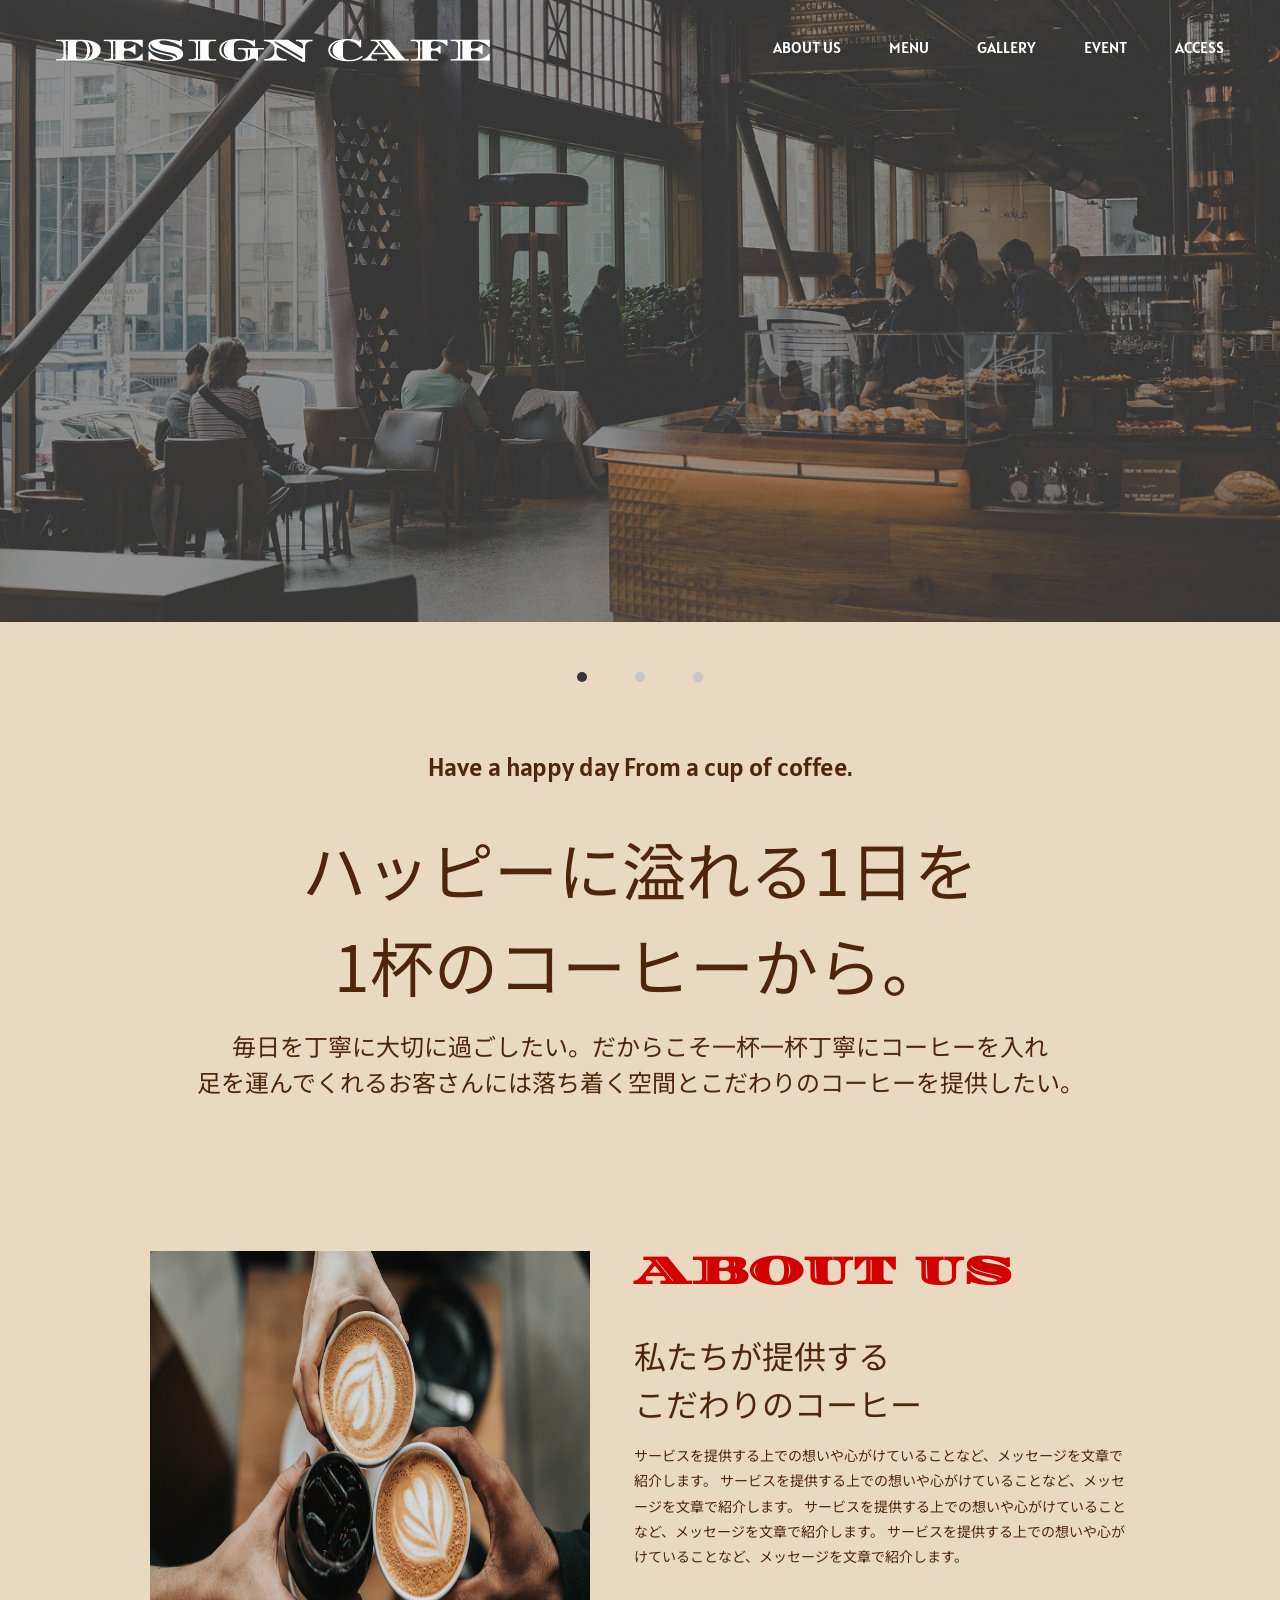
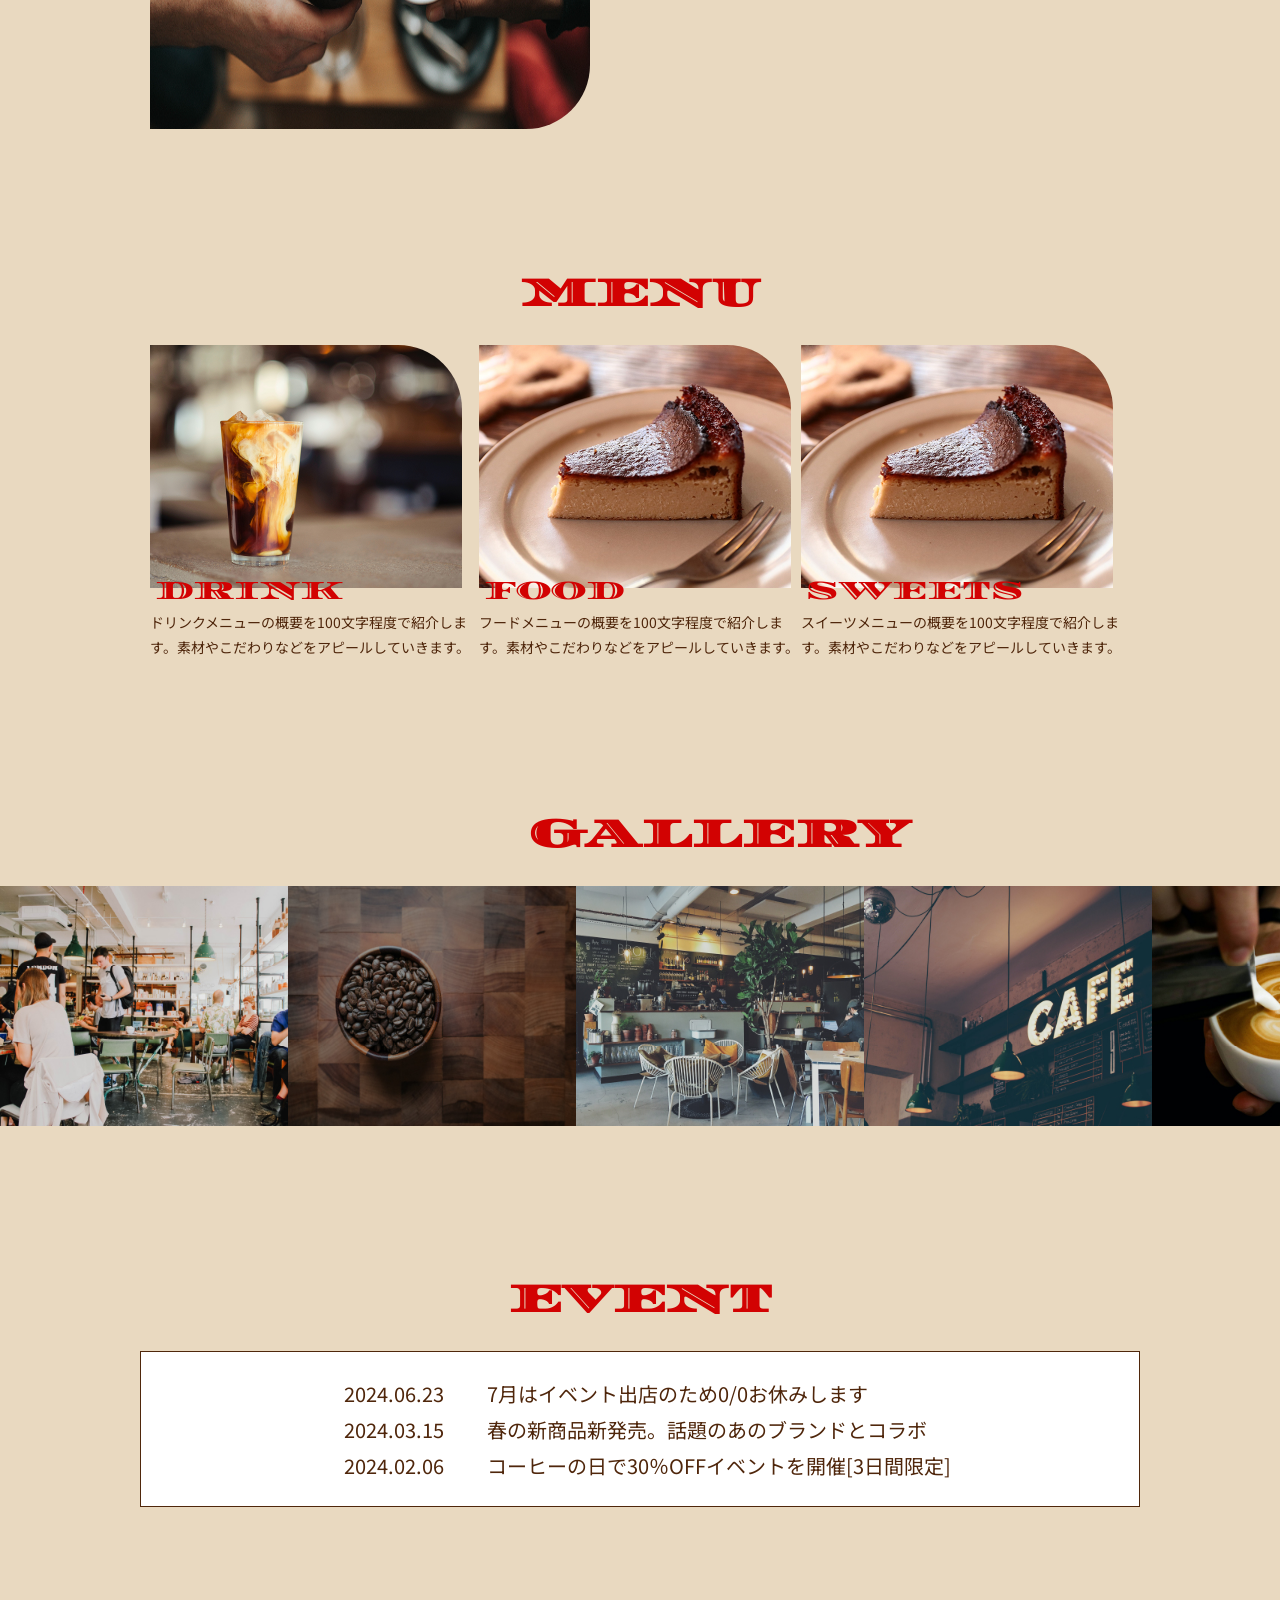
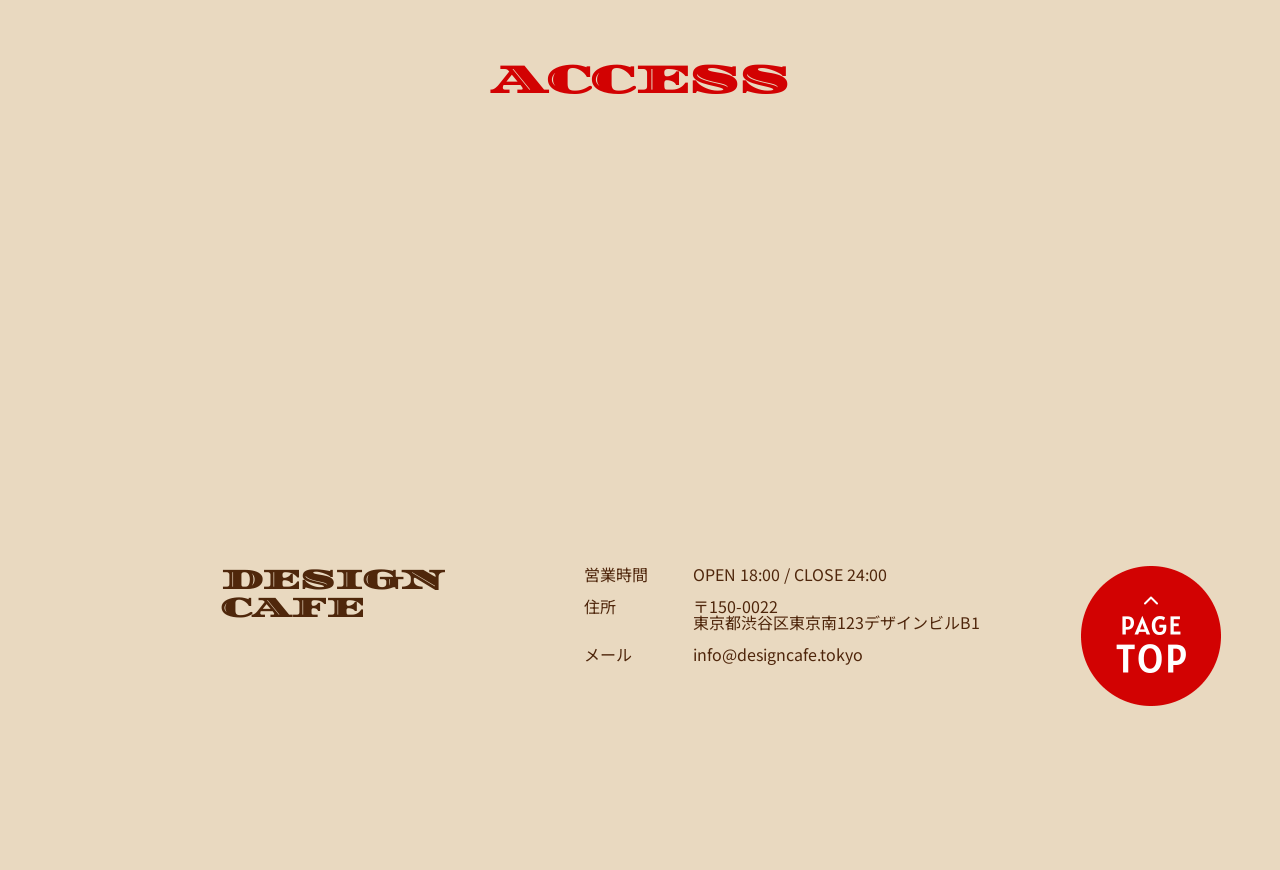
==== DESIGN-CAFE/index.html @ b37034c3 "課題4" ====
<!DOCTYPE html>
<html lang="jp">
<head>
    <meta charset="UTF-8">
    <meta name="viewport" content="width=device-width, initial-scale=1.0">
    <title>デザインカフェ</title>
     <link rel="preconnect" href="https://fonts.googleapis.com">
     <link rel="preconnect" href="https://fonts.gstatic.com" crossorigin>
     <link href="https://fonts.googleapis.com/css2?family=Alatsi&family=Diplomata+SC&family=Noto+Sans+JP:wght@100..900&display=swap" rel="stylesheet">  
     <link rel="stylesheet" href="./css/reset.css" />
     <link rel="stylesheet" href="./css/style.css" />
     
    

</head>
<body>
    <header id="header">
     <h1 class="logo">
        <a href="./index.html">
            <img src="./images/design_cafe_logo_header@2x.png" art="デザインカフェ"/>
        </a>
     </h1>
     <nav class="header_nav">
        <ul>
            <li><a href="#about_us">ABOUT US</a></li>
            <li><a href="#menu">MENU</a></li>
            <li><a href="#gallery">GALLERY</a></li>
            <li><a href="#event">EVENT</a></li>
            <li><a href="#map">ACCESS</a></li>
        </ul>

     </nav>
    </header>
    
    <div class="main-visual">
        <img src="./images/pc_first-100.jpg" alt="カフェ店内の様子"/>
    </div>

    <div class="circle">
        <div class="circle1"></div>
        <div class="circle2"></div>
        <div class="circle2"></div>
    </div>
    <div class="happy">
        <p class="happy-sub">Have a happy day From a cup of coffee.</p>
        <h2 class="happy-tytle">ハッピーに溢れる1日を<br>1杯のコーヒーから。</h2>
        <p class="happy-sub2">毎日を丁寧に大切に過ごしたい。だからこそ一杯一杯丁寧にコーヒーを入れ<br>
        足を運んでくれるお客さんには落ち着く空間とこだわりのコーヒーを提供したい。</p>
    
    </div>

    <div class="about_us" id="about_us">
        <section class="about_us_1">
    <img src="./images/about_us@2x-100.jpg" art="コーヒー3つ"/>
        </section>
        <section class="about_us_2">
        <h3 class="sub-tytle">ABOUT US</h3>
        <p class="coffee">
        私たちが提供する
        <br>こだわりのコーヒー</p>
        <p class="coffee2">
        サービスを提供する上での想いや心がけていることなど、メッセージを文章で紹介します。
        サービスを提供する上での想いや心がけていることなど、メッセージを文章で紹介します。
        サービスを提供する上での想いや心がけていることなど、メッセージを文章で紹介します。
        サービスを提供する上での想いや心がけていることなど、メッセージを文章で紹介します。
        </p>
        </section>
    </div>
    
   <div class="menu" id="menu">
   <section class="menu1">     
   <h3 class="sub-tytle">MENU</h3>
   </section>

   <section class="menu2">
   <ul class="menu0">
        <li>
          <img src="./images/drink_sp@2x-100.jpg" art="カフェオレ">
          <p class="menu-1">DRINK</p>
          <p class="menu-2">ドリンクメニューの概要を100文字程度で紹介します。素材やこだわりなどをアピールしていきます。</p>
        </li>
        <li>
          <img src="./images/cake_sp@2x-100.jpg" art="チーズケーキ">
          <p class="menu-1">FOOD</p>
          <p class="menu-2">フードメニューの概要を100文字程度で紹介します。素材やこだわりなどをアピールしていきます。</p>
        </li>
        <li>
          <img src="./images/cake_sp@2x-100.jpg" art="チーズケーキ2">
          <p class="menu-1">SWEETS</p>
          <p class="menu-2">スイーツメニューの概要を100文字程度で紹介します。素材やこだわりなどをアピールしていきます。</p>
        </li>
    </ul>
    </section>
   </div>

   <div class="gallery" id="gallery">
    <section class="gallery1">
   <h3 class="sub-tytle">GALLERY</h3>
    </section>
    <ul class="gallery2">
        <li>
            <img src="./images/pc_gallary_01-100.jpg" art=”ギャラリー1”>
        </li>
        <li>
            <img src="./images/pc_gallary_02-100.jpg" art="ギャラリー2">
        </li>
        <li>
            <img src="./images/pc_gallary_03-100.jpg" art="ギャラリー3">
        </li>
        <li>
            <img src="./images/pc_gallary_04-100.jpg" art="ギャラリー4">
        </li>
        <li>
            <img src="./images/pc_gallary_05-100.jpg" art="ギャラリー5">
        </li>
    </ul>
   </div>

   <div class="event" id="event">
    <section class="event1">
    <h3 class="sub-tytle">EVENT</h3>
    </section>
    <section class="event2">
        <ul>
           <li>
            <p class="event3">2024.06.23</p>
            <p class="event4">7月はイベント出店のため0/0お休みします</p>
           </li> 
         <li>
            <p class="event3">2024.03.15</p>
            <p class="event4">春の新商品新発売。話題のあのブランドとコラボ</p>
        </li>
         <li>
            <p class="event3">2024.02.06</p>
            <p class="event4">コーヒーの日で30％OFFイベントを開催[3日間限定]</p>
         </li>
        </section>
    </div>
    
    <div class="map" id="map">
    <h3 class="sub-tytle">ACCESS</h3>
    <iframe src="https://www.google.com/maps/embed?pb=!1m14!1m8!1m3!1d3240.8330579092326!2d139.764516!3d35.6811124!3m2!1i1024!2i768!4f13.1!3m3!1m2!1s0x60188bfbd89f700b%3A0x277c49ba34ed38!2z5p2x5Lqs6aeF!5e0!3m2!1sja!2sjp!4v1778167316527!5m2!1sja!2sjp" width="600" height="450" style="border:0;" allowfullscreen="" loading="lazy" referrerpolicy="no-referrer-when-downgrade"></iframe>
    </div>

    <div class="footer">
        <section class="footer1">
        <h4 footer-tytle>DESIGN CAFE</h4>
        </section>
        <section class="fotter2">
        <dl>
            <dt>営業時間</dt>
            <dd>OPEN 18:00 / CLOSE 24:00</dd>
        </dl>
         <dl>
            <dt>住所</dt>
            <dd>〒150-0022<br>東京都渋谷区東京南123デザインビルB1</dd>
        </dl>
         <dl>
            <dt>メール</dt>
            <dd>info@designcafe.tokyo</dd>
        </dl>
        </section>
        <section class="fotter3">
            <a href="#header">
            <img src="./images/to_top@2x.png" art="赤丸">
            </a>
        </section>
        
    </div>
</body>
</html>
---- DESIGN-CAFE/css/style.css ----
@charset "utf-8";

body{
     font-family: "Noto Sans JP", sans-serif;
     background-color: #e9d9c0;
}

#header{
    display: flex;
    justify-content: space-between;
    align-items: center;
    padding-top: 30px;
    padding-left: 4.4%;
    padding-right: 4.4%;
    position: absolute;
    width: 100%;
    top: 0;
    left: 0;
}

.header_nav ul{
    display: flex;
    gap: 48px;
}

.header_nav a{
    color: #ffffff;
    font-family: "alatsi", sans-serif;
}
.logo{
    width: 434px;
}
.circle{
    width: 126px;
    height: 10px;
    display: flex;
    margin: 50px auto 72px;
    justify-content: space-between;
}
.circle1{
    width: 10px;
    height: 10px;
    background-color: #363636;
    border-radius: 50%
}
.circle2{
    width: 10px;
    height: 10px;
    background-color: #C6C6C6;
    border-radius: 50%
}
.happy{
    width: 887px;
    height: 353px;
    margin: auto;
    margin-bottom: 144px;
    text-align: center;
    color: #4f270b
}

.happy-tytle{
    font-size: 64px;
    margin-bottom: 16px;
    font-weight: normal;
    line-height: 1.5;
}
.happy-sub{
    font-size: 26px;
    font-family: "alatsi", sans-serif;
    margin-bottom: 40px;
    font-weight: normal;
}

.happy-sub2{
    font-size: 24px;
    line-height: 1.5;
}

.about_us{
    display: flex;
    width: 1000px;
    height: 478px;
    padding: 0 10px;
    margin: auto;
}

.about_us img{
    height: auto;
    width: 440px;
    height: 478px;
    border-bottom-right-radius: 64px;
}

.about_us_2{
    margin-left: 44px;
    width: 520px;
    height: 354px;
}
.sub-tytle{
    font-family: "Diplomata SC", serif;
    font-size: 40px;
    color: #D20202;
}
.coffee{
    margin-top: 40px;
    margin-bottom: 16px;
    font-size: 32px;
    line-height: 1.5;
    font-weight: normal;
}

.coffee2{
    font-size: 14px;
    line-height: 1.8;
}

.menu{
    width: 1000px;
    height: 397px;
    margin: 144px auto 0;
    padding: 0 10px;
}
.menu1{
    text-align: center;
}
.menu img{
    width: 312px;
    height: 243px;
    border-top-right-radius: 64px;
}

.menu0{
    display: flex;
    justify-content: space-between;
    margin-top: 32px;
}
.menu-1{
    font-family: "Diplomata SC", serif;
    font-size: 26px;
    color: #D20202;
    margin-top: -10px;
    margin-left: 5px;
}
.menu-2{
    margin-top: 6px;
    font-size: 14px;
    line-height: 1.8;
}

.gallery{
    width: 1440px;
    height: 321px;
    margin-top: 144px;
}
.gallery1{
    text-align: center;
}
.gallery img{
    width: 288px;
    height: 240px;
}
.gallery2{
    display: flex;
    justify-content: space-between;
    margin-top: 32px;
}

.event{
    width: 1000px;
    height: 237px;
    margin: 144px auto 0;
  
}
.event1{
    text-align: center;
}

.event2{
    width: 1000px;
    height: 156px;
    background-color: #ffffff;
    border: #4F270B solid 1px;
    margin-top: 32px;
    padding: 32px 185px 32px 185px;
}
.event2 ul{
    text-align: center;
    font-size: 20px;
    color: #4F270B;
}

.event li{
    display: flex;
    padding-bottom: 16px;
}
.event3{
    width: 136px;
    height: 20px;
    margin-right: 25px;
}
.event4{
    font-weight: normal;
    text-align: left;
}

.map{
    margin-top :144px;
    text-align: center;
}
.map iframe{
    margin-top: 32px;
    width: 1440px;
    height: 353px;
    filter: grayscale(100%) invert(92%) contrast(83%);
}

.footer{
    width: 1440px;
    height: 384px;
    padding: 80px 219px 60px 221px;
    display: flex;
    margin: auto;
}

.footer section h4{
    font-family: "Diplomata SC", serif;
    font-size: 28px;
    color: #4F270B;
}
.fotter2{
    width: 580px;
    height: 140px;
    margin-left: 39px;
}
.footer section dl{
    display: flex;
    font-size: 16px;
    margin-bottom :16px;
}
.footer dl dt{
    width: 15%;
}
.footer dl dd{
    width: 85%; 
    text-align: left;
}

.footer img{
    width: 140px;
    height: 140px;
}
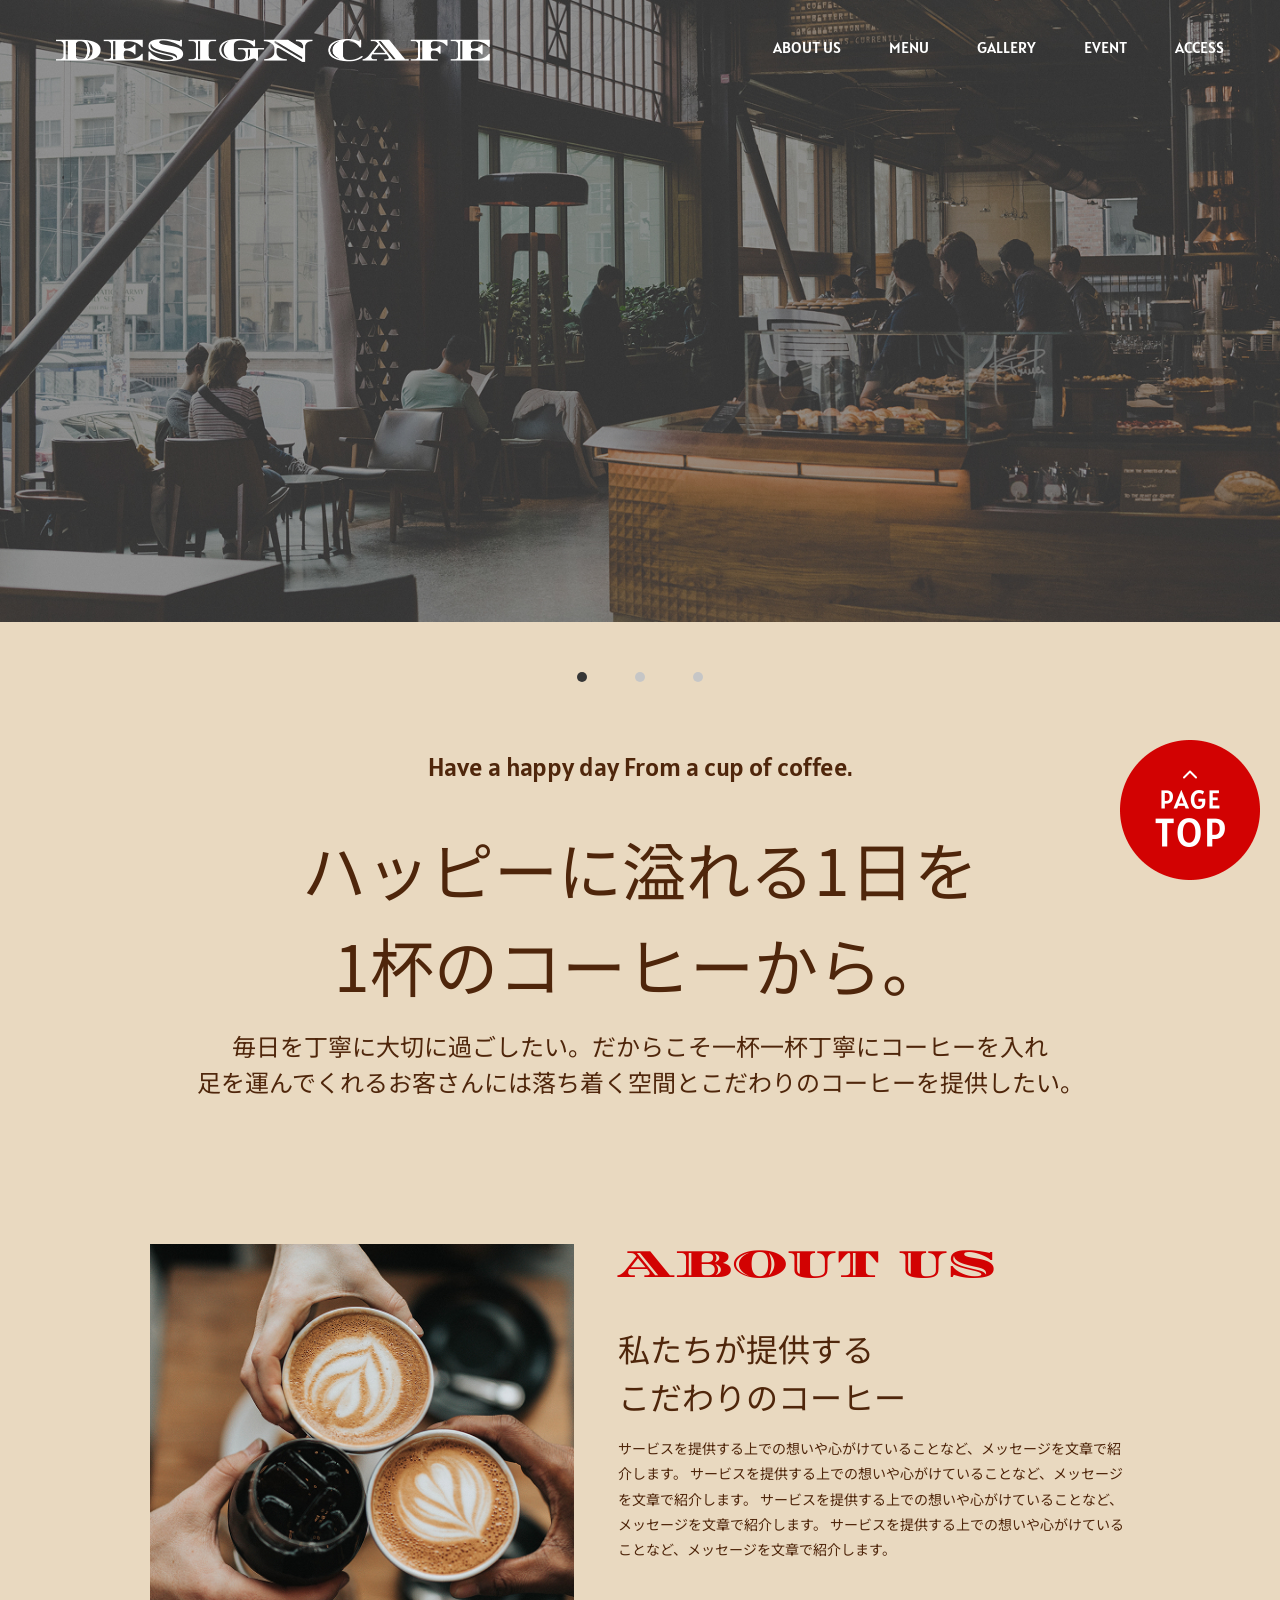
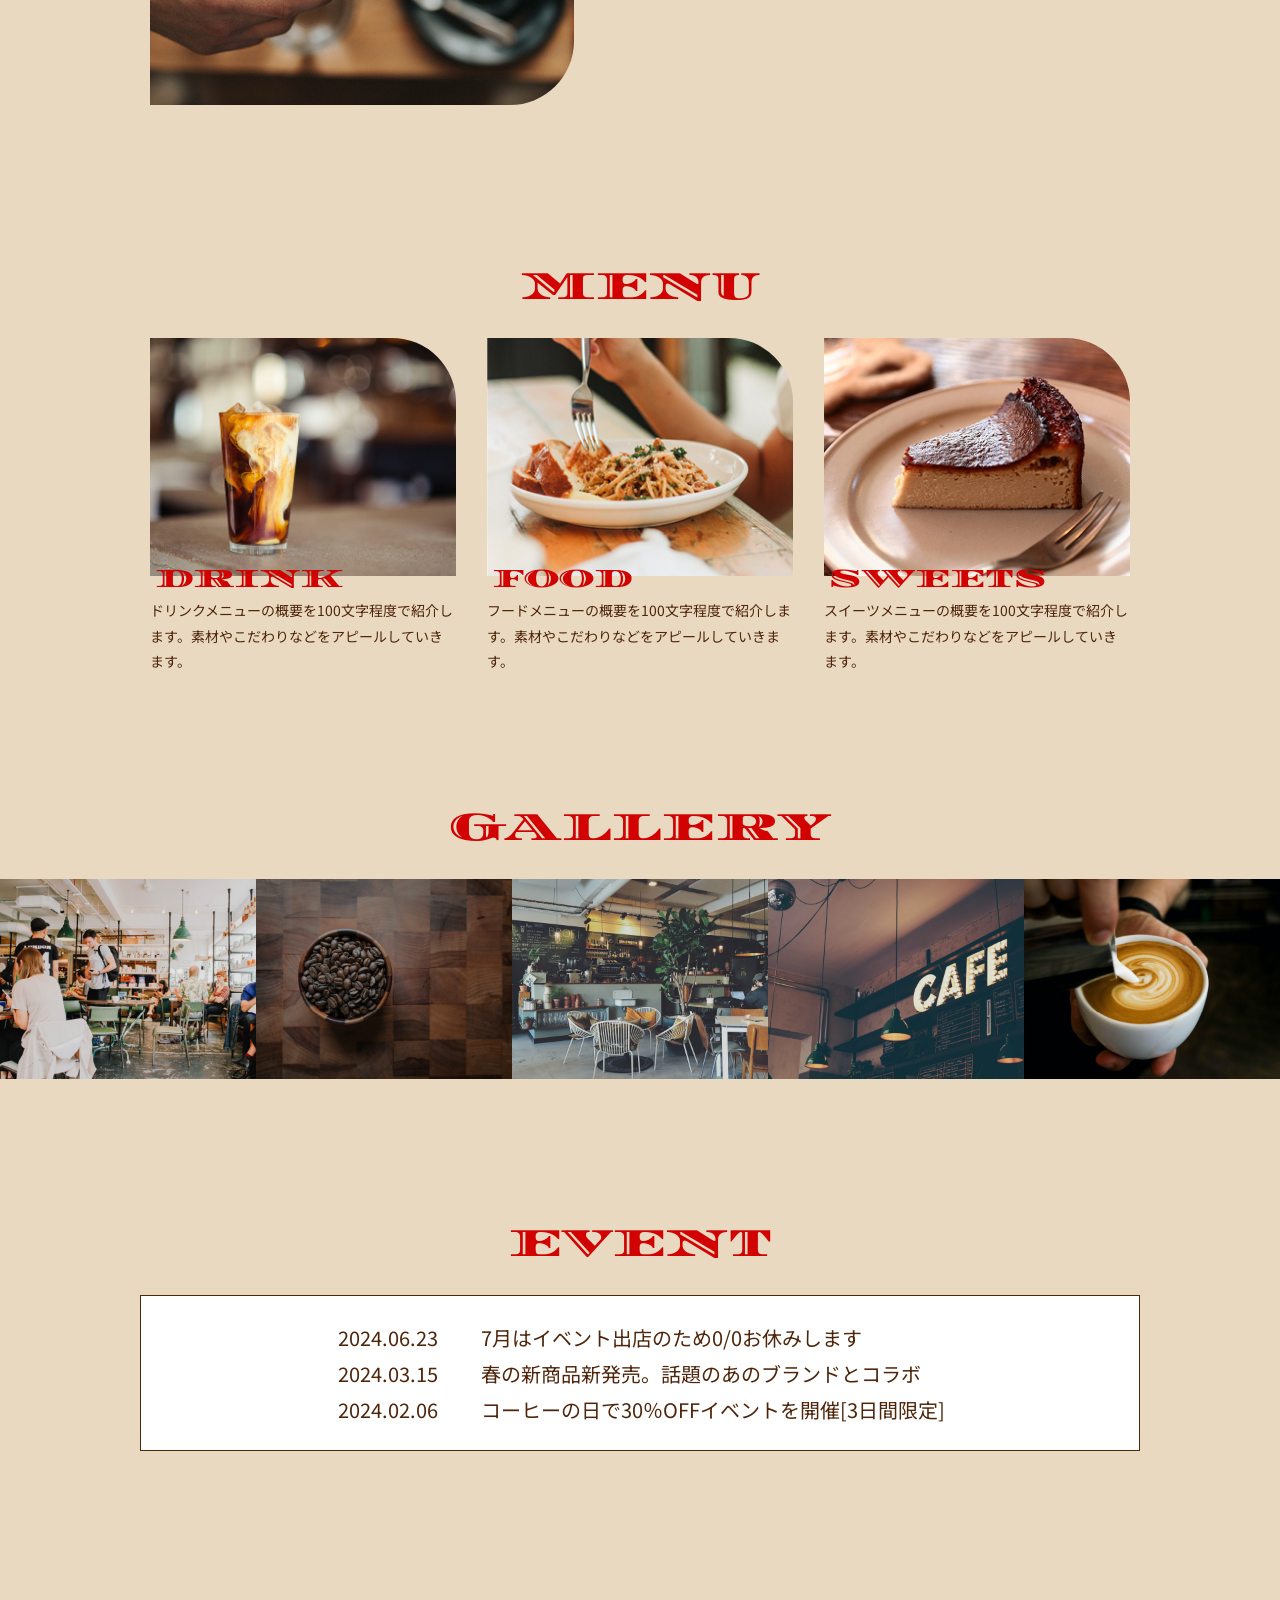
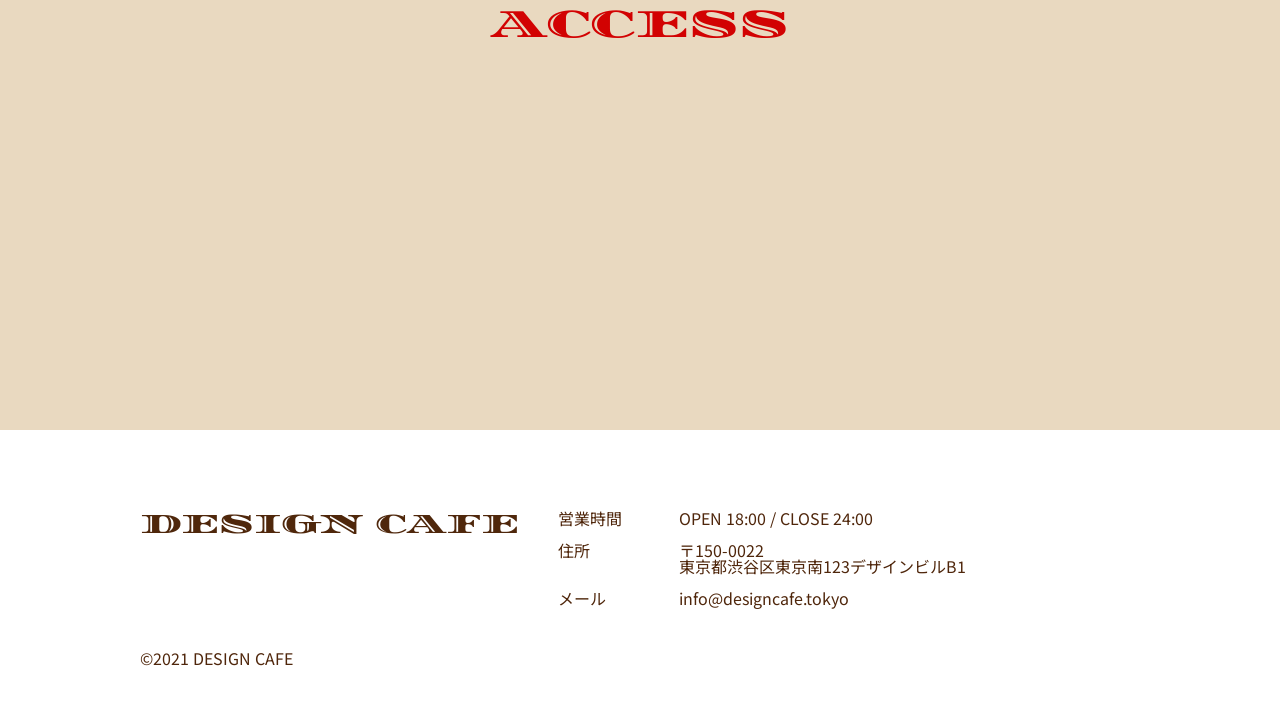
==== commit 9163c3ed: "課題4（修正後）" ====
--- a/DESIGN-CAFE/index.html
+++ b/DESIGN-CAFE/index.html
@@ -30,10 +30,26 @@
         </ul>
 
      </nav>
+     <!-- <div class="humburger">
+        <span></span>
+     </div>
+      <nav class="header-sp_nav">
+        <ul>
+            <li><a href="#about_us">ABOUT US</a></li>
+            <li><a href="#menu">MENU</a></li>
+            <li><a href="#gallery">GALLERY</a></li>
+            <li><a href="#event">EVENT</a></li>
+            <li><a href="#map">ACCESS</a></li>
+        </ul>
+
+     </nav> -->
     </header>
     
     <div class="main-visual">
+        <picture>
+        <source srcset="./images/sp_main_vs@2x-100.jpg" media="(max-width:768px)"/>
         <img src="./images/pc_first-100.jpg" alt="カフェ店内の様子"/>
+        </picture> 
     </div>
 
     <div class="circle">
@@ -49,11 +65,11 @@
     
     </div>
 
-    <div class="about_us" id="about_us">
-        <section class="about_us_1">
-    <img src="./images/about_us@2x-100.jpg" art="コーヒー3つ"/>
-        </section>
-        <section class="about_us_2">
+    <section class="about_us" id="about_us">
+        <div class="about_us_1">
+    <img src="./images/pc_about-100.jpg" art="コーヒー3つ"/>
+        </div>
+        <div class="about_us_2">
         <h3 class="sub-tytle">ABOUT US</h3>
         <p class="coffee">
         私たちが提供する
@@ -64,39 +80,39 @@
         サービスを提供する上での想いや心がけていることなど、メッセージを文章で紹介します。
         サービスを提供する上での想いや心がけていることなど、メッセージを文章で紹介します。
         </p>
-        </section>
-    </div>
-    
-   <div class="menu" id="menu">
-   <section class="menu1">     
+        </div>
+    </section>
+    
+   <section class="menu" id="menu">
+   <div class="menu1">     
    <h3 class="sub-tytle">MENU</h3>
-   </section>
-
-   <section class="menu2">
+   </div>
+
+   <div class="menu2">
    <ul class="menu0">
         <li>
-          <img src="./images/drink_sp@2x-100.jpg" art="カフェオレ">
+          <img src="./images/pc_menu_drink-100.jpg" art="カフェオレ">
           <p class="menu-1">DRINK</p>
           <p class="menu-2">ドリンクメニューの概要を100文字程度で紹介します。素材やこだわりなどをアピールしていきます。</p>
         </li>
         <li>
-          <img src="./images/cake_sp@2x-100.jpg" art="チーズケーキ">
+          <img src="./images/pc_menu_food-100.jpg" art="チーズケーキ">
           <p class="menu-1">FOOD</p>
           <p class="menu-2">フードメニューの概要を100文字程度で紹介します。素材やこだわりなどをアピールしていきます。</p>
         </li>
         <li>
-          <img src="./images/cake_sp@2x-100.jpg" art="チーズケーキ2">
+          <img src="./images/pc_menu_sweets-100.jpg" art="チーズケーキ2">
           <p class="menu-1">SWEETS</p>
           <p class="menu-2">スイーツメニューの概要を100文字程度で紹介します。素材やこだわりなどをアピールしていきます。</p>
         </li>
     </ul>
+    </div>
     </section>
-   </div>
-
-   <div class="gallery" id="gallery">
-    <section class="gallery1">
+
+   <section class="gallery" id="gallery">
+    <div class="gallery1">
    <h3 class="sub-tytle">GALLERY</h3>
-    </section>
+    </div>
     <ul class="gallery2">
         <li>
             <img src="./images/pc_gallary_01-100.jpg" art=”ギャラリー1”>
@@ -115,12 +131,13 @@
         </li>
     </ul>
    </div>
-
-   <div class="event" id="event">
-    <section class="event1">
+   </section>
+
+   <section class="event" id="event">
+    <div class="event1">
     <h3 class="sub-tytle">EVENT</h3>
-    </section>
-    <section class="event2">
+    </div>
+    <div class="event2">
         <ul>
            <li>
             <p class="event3">2024.06.23</p>
@@ -134,39 +151,54 @@
             <p class="event3">2024.02.06</p>
             <p class="event4">コーヒーの日で30％OFFイベントを開催[3日間限定]</p>
          </li>
-        </section>
-    </div>
-    
-    <div class="map" id="map">
+        </div>
+   </section>
+    
+    <section class="map" id="map">
     <h3 class="sub-tytle">ACCESS</h3>
     <iframe src="https://www.google.com/maps/embed?pb=!1m14!1m8!1m3!1d3240.8330579092326!2d139.764516!3d35.6811124!3m2!1i1024!2i768!4f13.1!3m3!1m2!1s0x60188bfbd89f700b%3A0x277c49ba34ed38!2z5p2x5Lqs6aeF!5e0!3m2!1sja!2sjp!4v1778167316527!5m2!1sja!2sjp" width="600" height="450" style="border:0;" allowfullscreen="" loading="lazy" referrerpolicy="no-referrer-when-downgrade"></iframe>
-    </div>
-
-    <div class="footer">
-        <section class="footer1">
-        <h4 footer-tytle>DESIGN CAFE</h4>
-        </section>
-        <section class="fotter2">
-        <dl>
+    </section>
+
+    <footer class="footer">
+      <div class="footer__inner">
+        <div class="footer1">
+          <h4 class="footer-tytle">DESIGN CAFE</h4>
+        </div>
+        <div class="fotter2">
+          <dl>
             <dt>営業時間</dt>
             <dd>OPEN 18:00 / CLOSE 24:00</dd>
-        </dl>
-         <dl>
+          </dl>
+          <dl>
             <dt>住所</dt>
-            <dd>〒150-0022<br>東京都渋谷区東京南123デザインビルB1</dd>
-        </dl>
-         <dl>
+            <dd>〒150-0022<br />東京都渋谷区東京南123デザインビルB1</dd>
+          </dl>
+          <dl>
             <dt>メール</dt>
             <dd>info@designcafe.tokyo</dd>
-        </dl>
-        </section>
-        <section class="fotter3">
-            <a href="#header">
-            <img src="./images/to_top@2x.png" art="赤丸">
-            </a>
-        </section>
-        
-    </div>
+          </dl>
+        </div>
+      </div>
+      
+      <div class="copyright">
+        <p>©2021 DESIGN CAFE</p>
+      </div>
+      <div class="fotter3">
+        <a href="#header">
+          <img src="./images/to_top@2x.png" art="赤丸" />
+        </a>
+      </div>
+    </footer>
+    <!-- <script src="https://ajax.googleapis.com/ajax/libs/jquery/3.7.1/jquery.min.js"></script>
+
+    <script>
+        $(function(){
+            $(".humburger").click(function(){
+                $(".humburger").toggle("open");
+                $("header-sp_nav").fadeToggle();
+            });
+        })
+    </script> -->
 </body>
 </html>
 
--- a/DESIGN-CAFE/css/style.css
+++ b/DESIGN-CAFE/css/style.css
@@ -1,4 +1,7 @@
 @charset "utf-8";
+html {
+  scroll-behavior: smooth;
+}
 
 body{
      font-family: "Noto Sans JP", sans-serif;
@@ -50,8 +53,6 @@
     border-radius: 50%
 }
 .happy{
-    width: 887px;
-    height: 353px;
     margin: auto;
     margin-bottom: 144px;
     text-align: center;
@@ -78,16 +79,16 @@
 
 .about_us{
     display: flex;
-    width: 1000px;
+    max-width: 1000px;
     height: 478px;
     padding: 0 10px;
     margin: auto;
 }
 
+.about_us_1{
+    width: 44%;
+}
 .about_us img{
-    height: auto;
-    width: 440px;
-    height: 478px;
     border-bottom-right-radius: 64px;
 }
 
@@ -99,7 +100,9 @@
 .sub-tytle{
     font-family: "Diplomata SC", serif;
     font-size: 40px;
+    font-weight: normal;
     color: #D20202;
+    font-weight: normal;
 }
 .coffee{
     margin-top: 40px;
@@ -115,17 +118,19 @@
 }
 
 .menu{
-    width: 1000px;
+    max-width: 1000px;
     height: 397px;
     margin: 144px auto 0;
     padding: 0 10px;
 }
+
+.menu0 li {
+    width: 31.2%;
+}
 .menu1{
     text-align: center;
 }
 .menu img{
-    width: 312px;
-    height: 243px;
     border-top-right-radius: 64px;
 }
 
@@ -148,16 +153,13 @@
 }
 
 .gallery{
-    width: 1440px;
-    height: 321px;
     margin-top: 144px;
 }
 .gallery1{
     text-align: center;
 }
-.gallery img{
-    width: 288px;
-    height: 240px;
+.gallery2 li{
+    width: 20%;
 }
 .gallery2{
     display: flex;
@@ -166,7 +168,7 @@
 }
 
 .event{
-    width: 1000px;
+    max-width: 1000px;
     height: 237px;
     margin: 144px auto 0;
   
@@ -176,17 +178,19 @@
 }
 
 .event2{
-    width: 1000px;
+    max-width: 1000px;
     height: 156px;
     background-color: #ffffff;
     border: #4F270B solid 1px;
     margin-top: 32px;
-    padding: 32px 185px 32px 185px;
+    padding: 32px 16px;
 }
 .event2 ul{
     text-align: center;
     font-size: 20px;
     color: #4F270B;
+    max-width: 640px;
+    margin: 0 auto;
 }
 
 .event li{
@@ -209,43 +213,139 @@
 }
 .map iframe{
     margin-top: 32px;
-    width: 1440px;
+    width: 100%;
     height: 353px;
     filter: grayscale(100%) invert(92%) contrast(83%);
 }
 
-.footer{
-    width: 1440px;
-    height: 384px;
-    padding: 80px 219px 60px 221px;
-    display: flex;
-    margin: auto;
-}
-
-.footer section h4{
-    font-family: "Diplomata SC", serif;
-    font-size: 28px;
-    color: #4F270B;
-}
-.fotter2{
-    width: 580px;
-    height: 140px;
-    margin-left: 39px;
-}
-.footer section dl{
-    display: flex;
-    font-size: 16px;
-    margin-bottom :16px;
-}
-.footer dl dt{
-    width: 15%;
-}
-.footer dl dd{
-    width: 85%; 
-    text-align: left;
-}
-
-.footer img{
-    width: 140px;
-    height: 140px;
-}
+.footer {
+  background-color: #ffffff;
+  padding: 80px 0 60px 0;
+  margin: auto;
+}
+.footer .footer__inner{
+  max-width: 1000px;
+  margin: 0 auto;
+  display: flex;
+}
+.footer .footer-tytle{
+  font-family: "Diplomata SC", serif;
+  font-size: 28px;
+  color: #4f270b;
+  font-weight: normal;
+}
+.fotter2 {
+  width: 580px;
+  height: 140px;
+  margin-left: 39px;
+}
+.footer dl {
+  display: flex;
+  font-size: 16px;
+  margin-bottom: 16px;
+}
+.footer dl dt {
+  width: 15%;
+}
+.footer dl dd {
+  width: 85%;
+  text-align: left;
+}
+.fotter3 {
+  position: fixed;
+  bottom: 20px;
+  right: 20px;
+}
+.footer img {
+  width: 140px;
+  height: 140px;
+}
+.copyright {
+  max-width: 1000px;
+  margin: 0 auto;
+}
+/* .humburger,
+.header-sp_nav{
+    display: none;
+} */
+
+/* @media screen and (max-width:1100px){
+    .humburger{
+        display: block;
+        width: 54px;
+        height: 54px;
+        position: absolute;
+        top: 20px;
+        right: 20px;
+        z-index: 99999;
+    }
+    .header-sp_nav{
+        display: none;
+    }
+    
+    .humburger span{
+        display: block;
+        width: 40px;
+        height: 2px;
+        background-color: #ffffff;
+        position: absolute;
+        left: 8px;
+        top: 26px;
+        transition: 0.3s;
+    }
+    .humburger::before{
+        content: "";
+        width: 40px;
+        height: 2px;
+        background-color: #ffffff;
+        position: absolute;
+        left:8px;
+        top: 13px;
+        transition: 0.3s;
+    }
+    .humburger::after{
+        content: "";
+        width: 40px;
+        height: 2px;
+        background-color: #ffffff;
+        position: absolute;
+        left: 8px;
+        bottom: 13px;
+        transition: 0.3s;
+    }
+
+    .open span{
+        background-color: transparent;
+    }
+
+    .open::before{
+        transform: rotate(45deg);
+        top: 28px;
+    }
+    .open::after{
+        transform: rotate(-45deg);
+        bottom: 24px;
+    }
+
+    .header-sp_nav{
+        position: absolute;
+        top: 0;
+        left: 0;
+        height: 100vh;
+        width: 100%;
+        background-color: #000000a1;
+    }
+    .header-sp_nav a{
+        color: #ffffff;
+        font-size: 36px;
+        font-family: "Alatsi", sans-serif;
+    }
+     .header-sp_nav ul{
+        display: flex;
+        flex-direction: column;
+        align-items: center;
+        justify-content: center;
+        height: 100%;
+        gap: 48px;
+     }
+    } */
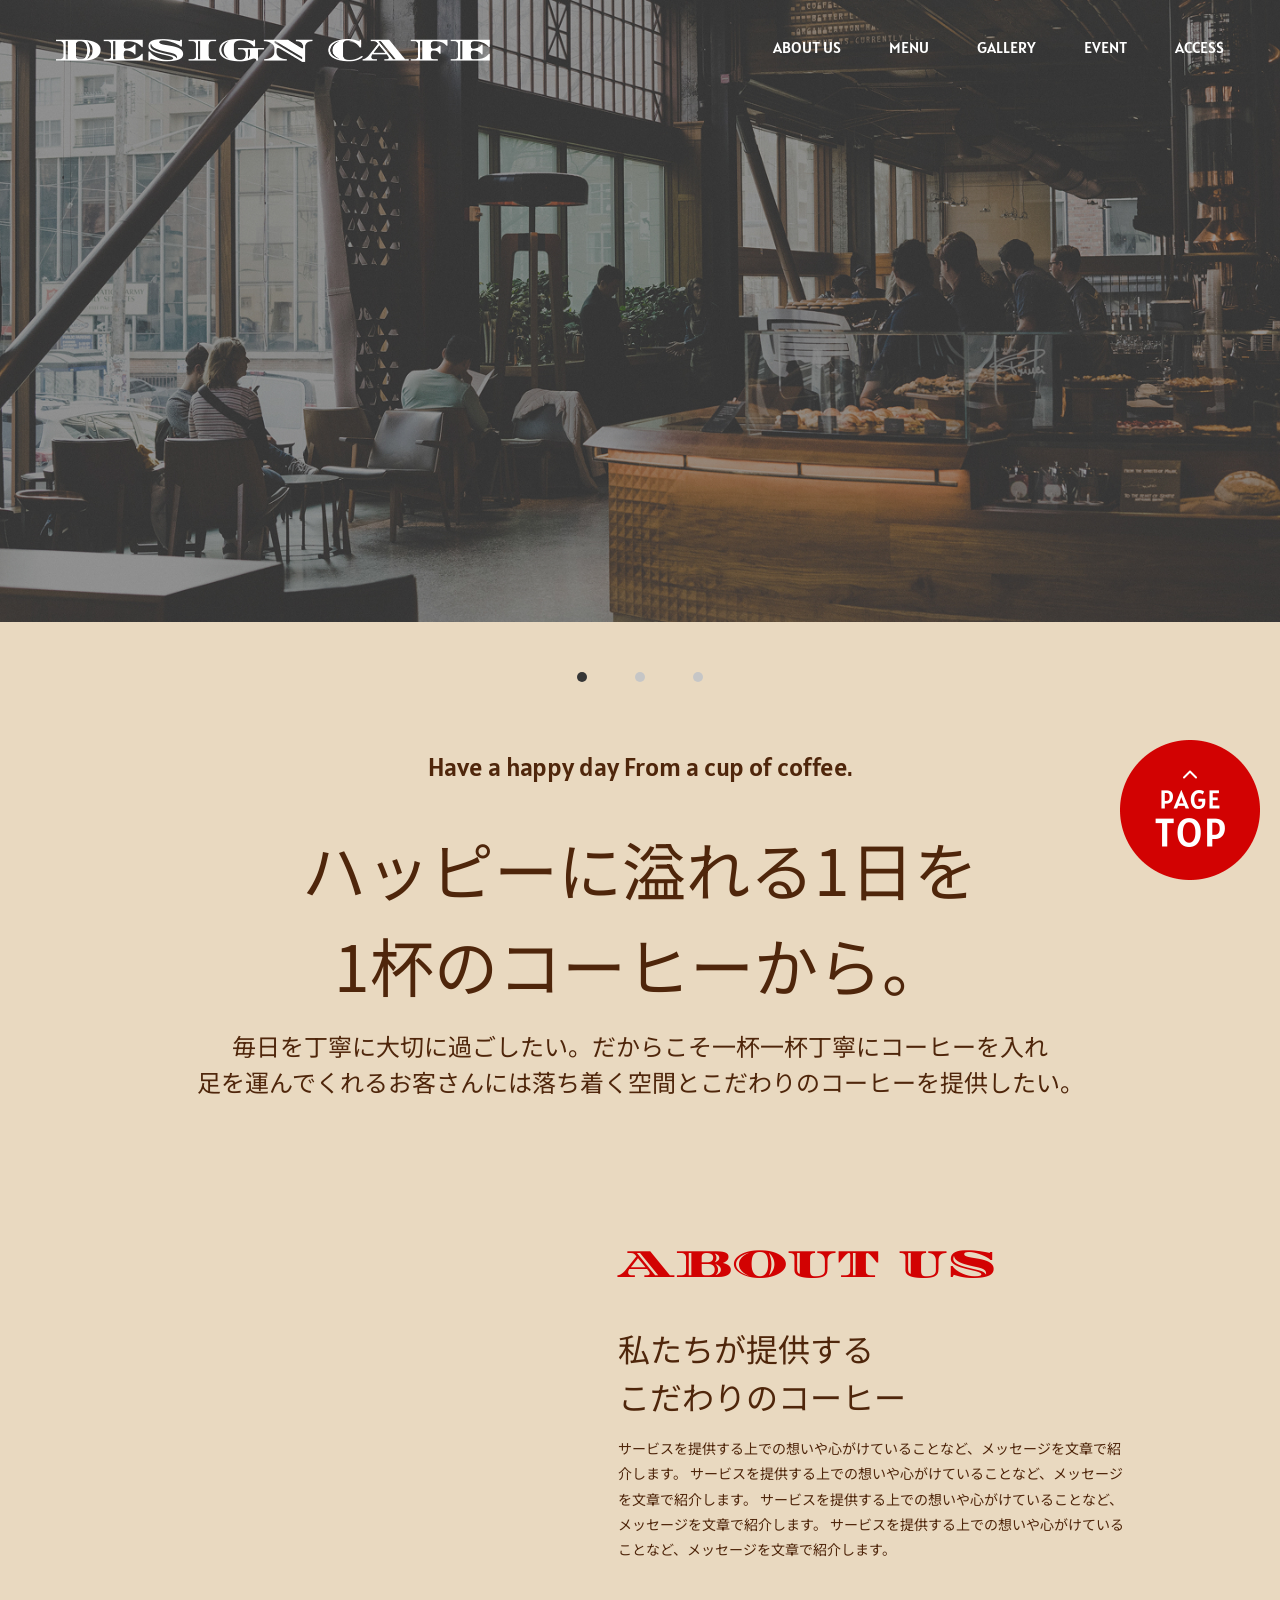
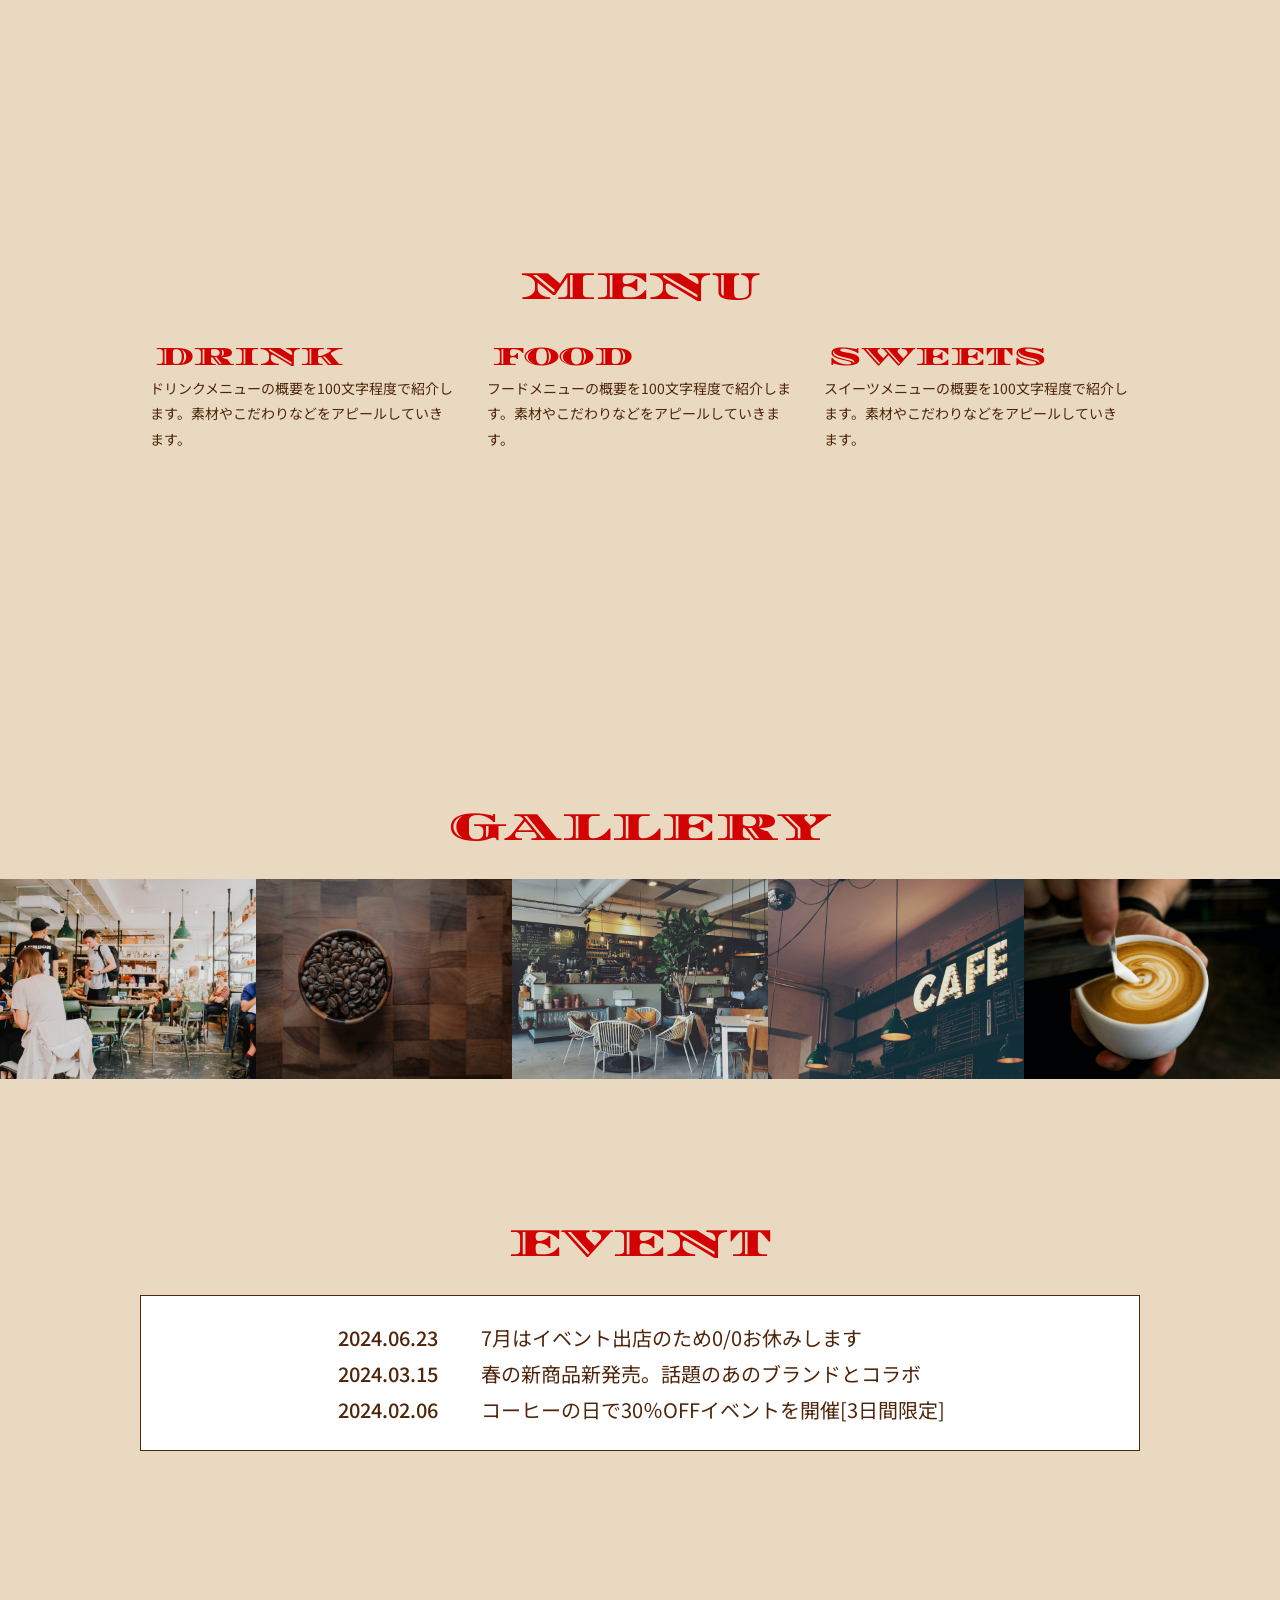
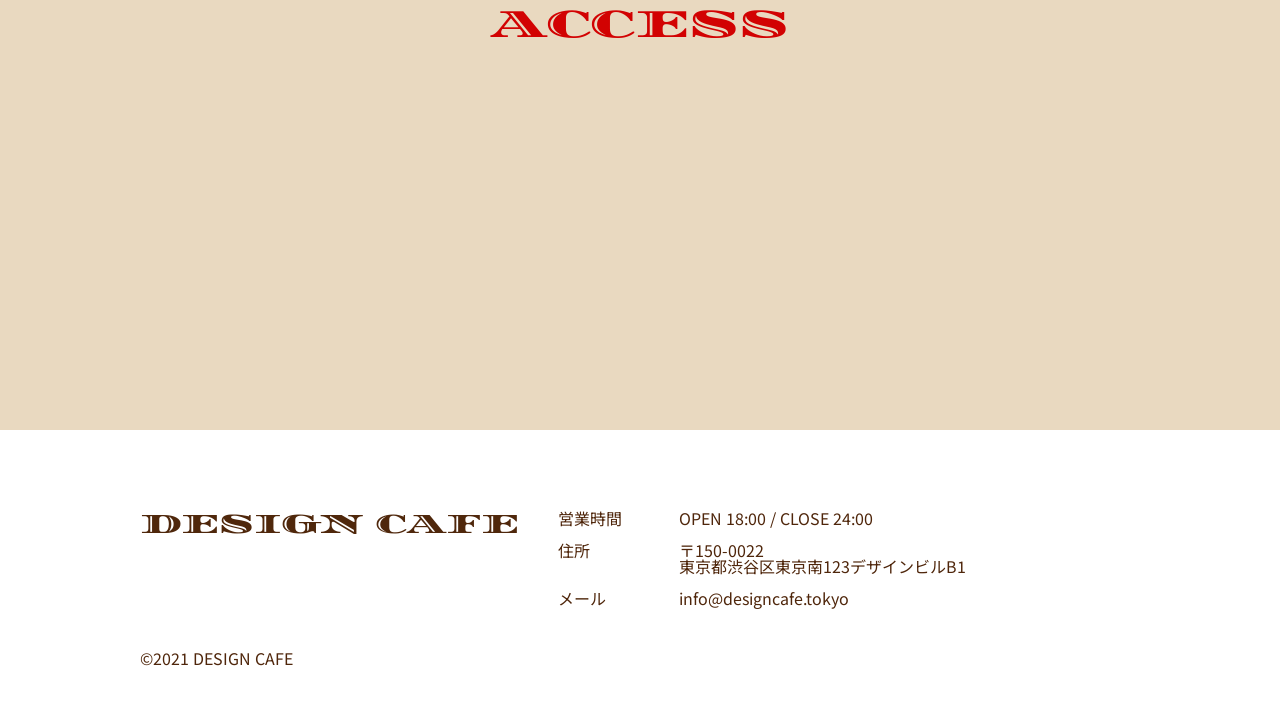
==== commit e17e945f: "課題5" ====
--- a/DESIGN-CAFE/index.html
+++ b/DESIGN-CAFE/index.html
@@ -30,10 +30,10 @@
         </ul>
 
      </nav>
-     <!-- <div class="humburger">
+     <div class="humburger">
         <span></span>
      </div>
-      <nav class="header-sp_nav">
+      <nav class="header_nav_sp">
         <ul>
             <li><a href="#about_us">ABOUT US</a></li>
             <li><a href="#menu">MENU</a></li>
@@ -42,7 +42,7 @@
             <li><a href="#map">ACCESS</a></li>
         </ul>
 
-     </nav> -->
+     </nav>
     </header>
     
     <div class="main-visual">
@@ -67,7 +67,10 @@
 
     <section class="about_us" id="about_us">
         <div class="about_us_1">
-    <img src="./images/pc_about-100.jpg" art="コーヒー3つ"/>
+          <picture>
+            <source srcset="./images/about_us@2x-100.jpg" media="(max-width:768px)"/>
+            <img src="./images/pc_about-100.jpg" art="コーヒー3つ"/>
+          </picture>
         </div>
         <div class="about_us_2">
         <h3 class="sub-tytle">ABOUT US</h3>
@@ -84,6 +87,7 @@
     </section>
     
    <section class="menu" id="menu">
+
    <div class="menu1">     
    <h3 class="sub-tytle">MENU</h3>
    </div>
@@ -91,17 +95,26 @@
    <div class="menu2">
    <ul class="menu0">
         <li>
+          <picture>
+            <source srcset="./images/drink_sp@2x-100.jpg" media="(max-width:768px)"/>
           <img src="./images/pc_menu_drink-100.jpg" art="カフェオレ">
+          </picture>
           <p class="menu-1">DRINK</p>
           <p class="menu-2">ドリンクメニューの概要を100文字程度で紹介します。素材やこだわりなどをアピールしていきます。</p>
         </li>
         <li>
+          <picture>
+            <source srcset="./images/food_sp@2x-100.jpg" media="(max-width:768px)"/>
           <img src="./images/pc_menu_food-100.jpg" art="チーズケーキ">
+          </picture>
           <p class="menu-1">FOOD</p>
           <p class="menu-2">フードメニューの概要を100文字程度で紹介します。素材やこだわりなどをアピールしていきます。</p>
         </li>
         <li>
+          <picture>
+            <source srcset="./images/cake_sp@2x-100.jpg" media="(max-width:768px)"/>
           <img src="./images/pc_menu_sweets-100.jpg" art="チーズケーキ2">
+          </picture>
           <p class="menu-1">SWEETS</p>
           <p class="menu-2">スイーツメニューの概要を100文字程度で紹介します。素材やこだわりなどをアピールしていきます。</p>
         </li>
@@ -189,16 +202,16 @@
         </a>
       </div>
     </footer>
-    <!-- <script src="https://ajax.googleapis.com/ajax/libs/jquery/3.7.1/jquery.min.js"></script>
+     <script src="https://ajax.googleapis.com/ajax/libs/jquery/3.7.1/jquery.min.js"></script>
 
     <script>
         $(function(){
             $(".humburger").click(function(){
-                $(".humburger").toggle("open");
-                $("header-sp_nav").fadeToggle();
+                $(".humburger").toggleClass("open");
+                $(".header_nav_sp").fadeToggle();
             });
         })
-    </script> -->
+    </script> 
 </body>
 </html>
 
--- a/DESIGN-CAFE/css/style.css
+++ b/DESIGN-CAFE/css/style.css
@@ -33,6 +33,13 @@
 .logo{
     width: 434px;
 }
+
+@media screen and (max-width: 768px){
+    .logo img{
+        width: 62.5%;
+        height: 22px;
+    }
+}    
 .circle{
     width: 126px;
     height: 10px;
@@ -52,6 +59,12 @@
     background-color: #C6C6C6;
     border-radius: 50%
 }
+
+@media screen and (max-width: 768px){
+    .circle{
+        margin: 40px auto 92px;
+    }
+}    
 .happy{
     margin: auto;
     margin-bottom: 144px;
@@ -75,6 +88,19 @@
 .happy-sub2{
     font-size: 24px;
     line-height: 1.5;
+}
+
+@media screen and (max-width: 768px){
+    .happy{margin-bottom: 80px;
+           padding: 0 20px;}
+    .happy-tytle{font-size: 31px;}
+    .happy-sub{font-size: 16px;}
+    .happy-sub2
+    {font-size: 16px;
+    line-height: 2.0;
+    width: 86.1%;
+    margin:auto ;
+    }
 }
 
 .about_us{
@@ -104,6 +130,7 @@
     color: #D20202;
     font-weight: normal;
 }
+
 .coffee{
     margin-top: 40px;
     margin-bottom: 16px;
@@ -116,7 +143,38 @@
     font-size: 14px;
     line-height: 1.8;
 }
-
+@media screen and (max-width: 768px){
+    .sub-tytle{
+        font-size: 32px;
+        text-align: center;;
+    }
+    .about_us{
+        display: block;
+        height: 100%;
+        width: 100%;
+        padding: 0 20px;
+    }
+    .about_us_1{
+        width: 100%;
+    }
+    .about_us img{
+        border-bottom-right-radius: 0px;
+        margin: 40px auto;
+    }
+    .about_us_2{
+        width: 100%;
+        height: 100%;
+        margin-left: 0px;
+        margin: auto;
+    }
+    .coffee{
+        font-size: 24px;
+        margin-top: 40px;
+    }
+    .coffee2{
+        line-height: 2.0;
+    }
+}
 .menu{
     max-width: 1000px;
     height: 397px;
@@ -152,6 +210,28 @@
     line-height: 1.8;
 }
 
+@media screen and (max-width: 768px){
+    .menu{
+        width: 100%;
+        margin: 80px auto 0 ;
+        padding: 0 20px;
+        height: 100%;
+    }
+    .menu2{
+        margin-top: 32px;
+    }
+    .menu0 li{
+        width: 100%;
+        margin: auto;
+    }
+    .menu0{
+        display: block;
+        margin-top: 40px;
+    }
+    .menu img{
+        margin-top: 40px;
+    }
+}    
 .gallery{
     margin-top: 144px;
 }
@@ -167,6 +247,12 @@
     margin-top: 32px;
 }
 
+@media screen and (max-width: 768px){
+    .gallery{
+        margin-top: 80px;
+    }
+}
+    
 .event{
     max-width: 1000px;
     height: 237px;
@@ -201,12 +287,41 @@
     width: 136px;
     height: 20px;
     margin-right: 25px;
+    font-weight: 500;
 }
 .event4{
     font-weight: normal;
     text-align: left;
 }
-
+@media screen and (max-width: 768px){
+    .event{
+        width: 100%;
+        height: 100%;
+        padding: 0 20px;
+        margin-top: 80px;
+    }
+    .event2{
+        width: 100%;
+        height: 100%;
+        padding: 32px 20px 0px;
+    }
+    .event2 ul{
+        font-size: 16px;
+    }
+    .event li{
+        display: block;
+        padding-bottom: 32px;
+    }
+    .event3{
+        width: 100%;
+        height: 100%;
+        text-align: left;
+    }
+    .event4{
+        line-height: 1.3;
+        margin-top: 8px;
+    }
+}
 .map{
     margin-top :144px;
     text-align: center;
@@ -217,7 +332,13 @@
     height: 353px;
     filter: grayscale(100%) invert(92%) contrast(83%);
 }
-
+@media screen and (max-width: 768px){
+    .map{margin-top: 80px;
+    }
+    .map iframe{
+        height: 240px;
+    }
+}
 .footer {
   background-color: #ffffff;
   padding: 80px 0 60px 0;
@@ -264,88 +385,118 @@
   max-width: 1000px;
   margin: 0 auto;
 }
-/* .humburger,
-.header-sp_nav{
+@media screen and (max-width: 768px){
+    .footer{padding: 80px 20px;
+}
+    .footer .footer__inner{
+        max-width: none;
+        width: 100%;
+        display: block;
+        padding-bottom: 248px;
+}
+    .footer .footer-tytle{
+        font-size: 24px;
+    }
+    .fotter2 {
+        margin-top: 39px;
+        margin-left: 0px;
+        width: 100%;
+        height: 100%;
+}
+    .footer dl{
+        display: block;
+    }
+    .footer dl dt {
+        width: 100%;
+        margin-top: 24px;
+}
+    .footer dl dd {
+        width: 100%;
+        margin: 0;
+        margin-top: 8px;
+        line-height: 1.5;
+}
+}
+
+.humburger,
+.header_nav_sp{
     display: none;
-} */
-
-/* @media screen and (max-width:1100px){
-    .humburger{
-        display: block;
-        width: 54px;
-        height: 54px;
-        position: absolute;
-        top: 20px;
-        right: 20px;
-        z-index: 99999;
-    }
-    .header-sp_nav{
-        display: none;
-    }
-    
-    .humburger span{
-        display: block;
-        width: 40px;
-        height: 2px;
-        background-color: #ffffff;
-        position: absolute;
-        left: 8px;
-        top: 26px;
-        transition: 0.3s;
-    }
-    .humburger::before{
-        content: "";
-        width: 40px;
-        height: 2px;
-        background-color: #ffffff;
-        position: absolute;
-        left:8px;
-        top: 13px;
-        transition: 0.3s;
-    }
-    .humburger::after{
-        content: "";
-        width: 40px;
-        height: 2px;
-        background-color: #ffffff;
-        position: absolute;
-        left: 8px;
-        bottom: 13px;
-        transition: 0.3s;
-    }
-
-    .open span{
-        background-color: transparent;
-    }
-
-    .open::before{
-        transform: rotate(45deg);
-        top: 28px;
-    }
-    .open::after{
-        transform: rotate(-45deg);
-        bottom: 24px;
-    }
-
-    .header-sp_nav{
-        position: absolute;
-        top: 0;
-        left: 0;
-        height: 100vh;
-        width: 100%;
-        background-color: #000000a1;
-    }
-    .header-sp_nav a{
-        color: #ffffff;
-        font-size: 36px;
-        font-family: "Alatsi", sans-serif;
-    }
-     .header-sp_nav ul{
-        display: flex;
-        flex-direction: column;
-        align-items: center;
-        justify-content: center;
-        height: 100%;
-        gap: 48px;
-     }
-    } */
+}
+
+@media screen and (max-width: 1100px){
+.humburger{
+    display: block;
+    width: 54px;
+    height: 54px;
+    position: absolute;
+    top: 20px;
+    right: 20px;
+    z-index: 99999;
+}
+.header_nav{
+    display: none;
+}
+.humburger span{
+    display: block;
+    width: 40px;
+    height: 2px;
+    background-color: #fff;
+    position: absolute;
+    top:26px;
+    left:8px;
+    transition: 0.3s;
+}
+.humburger::before{
+    content: "";
+    width: 40px;
+    height: 2px;
+    background-color: #fff;
+    position: absolute;
+    top: 13px;
+    left:8px;
+    transition: 0.3s;
+}
+.humburger::after{
+    content: "";
+    width: 40px;
+    height: 2px;
+    background-color: #fff;
+    position: absolute;
+    bottom: 13px;
+    left:8px;
+    transition: 0.3s;
+}
+.open span{
+    background-color: transparent;
+}
+.open::before{
+    transform: rotate(45deg);
+    top: 28px;
+}
+.open::after{
+    transform: rotate(-45deg);
+    bottom: 24px;
+} 
+.header_nav_sp{
+    position: absolute;
+    top: 0;
+    left: 0;
+    height: 100vh;
+    width: 100%;
+    background-color: #000000a1;
+} 
+.header_nav_sp a{
+    color: #fff;
+    font-size: 36px;
+    font-family: "alatsi",sans-serif;
+}
+.header_nav_sp ul{
+    display: flex;
+    flex-direction: column;
+    align-items: center;
+    justify-content: center;
+    height: 100%;
+    gap: 48px;
+}
+}
+
